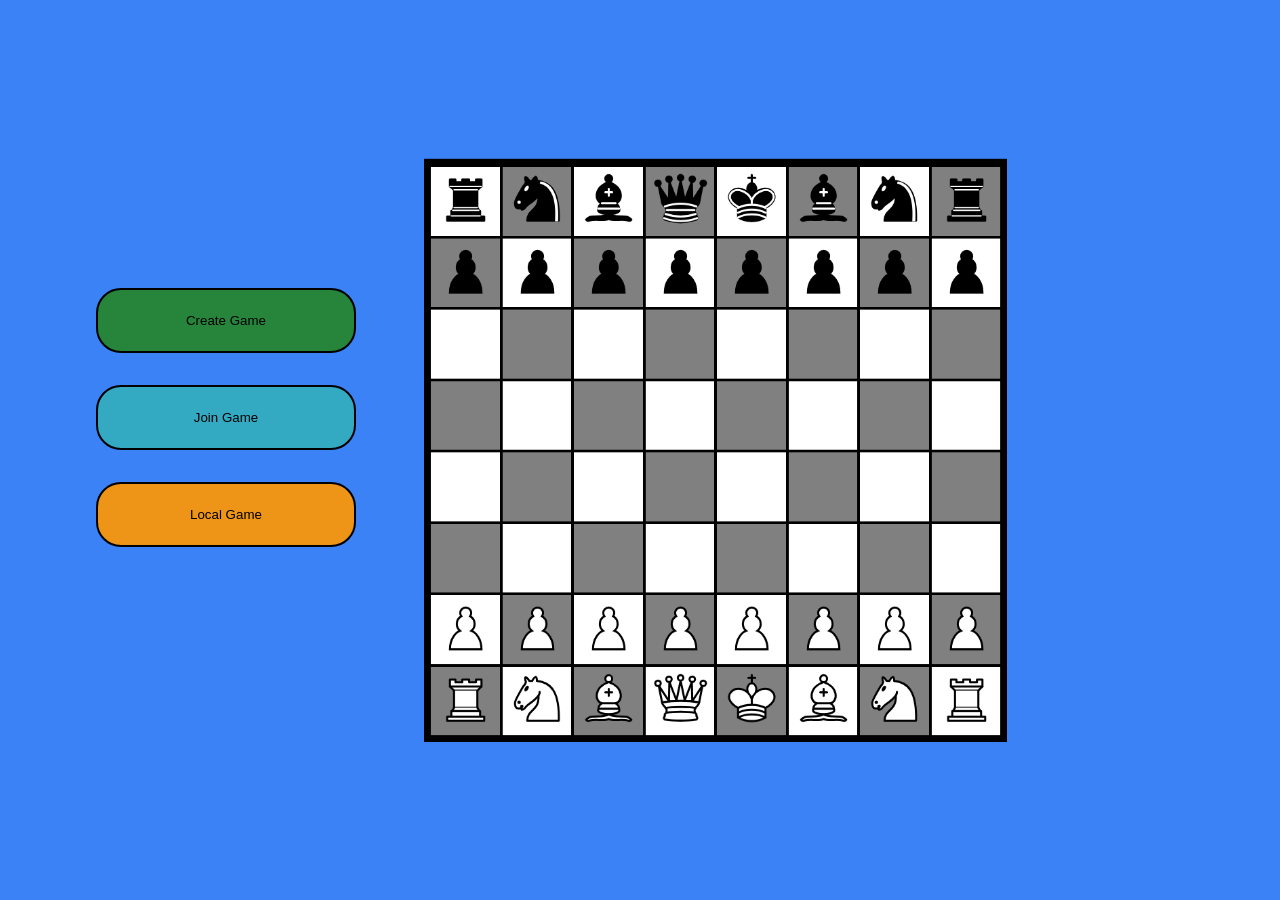
==== templates/index.html @ 2934b8bc "landing-page with create + local game button" ====
<!DOCTYPE html>
<html lang="en">
<head>
    <meta charset="UTF-8">
    <meta name="viewport" content="width=device-width, initial-scale=1.0">
    <title>Schach</title>
    <link rel="stylesheet" href="../static/index.css">
</head>
<body>
    <div class="container">
        <div class="buttons">
            <button class="new-game" id="create" onclick="window.location.href = '/new/w'">Create Game</button>
            <button class="join-game" id="join" onclick="join()">Join Game</button>
            <button class="local-game" id="local" onclick="window.location.href = '/new/w-b'">Local Game</button>
        </div>
        <div class="preview">
            <img class="chessboard" src="../static/images/chessboard.png" alt="">
        </div>
    </div>
</body>
<script>




</script>
</html>
---- static/index.css ----
:root{
  --main-bg-color: #3b82f6;
  --main-bg-color-transparent: #2563ebe9;

  --bg-primary: #0a0e27;
  --bg-secondary: #0f1437;

  --text-primary: #f8fafc;


  --button-create-game: #26843b;
  --button-join-game: #34aac2;
  --button-local-game: #ee9416;
}

body{
  background-color: var(--main-bg-color);
  color: var(--text-primary);
}

.container{
    position: fixed;
    height:80%;
    aspect-ratio: 2/1;
    left: 5%;
    top: 10%;
}

.buttons {
    position: relative;
    height:90%;
    aspect-ratio: 1/2;
    top:5%;
    left:0%;
}


button{
    width: 80%;
    height: 10%;
    border-radius: 25px;
    border:2px solid black;
}

button:hover{
    transform: scale(1.1);
    border-left:-5px solid black;
    border-bottom: -5px solid black;
    cursor: pointer;
}

.new-game{
    position:absolute;
    top: 25%;
    left:10%;
    background-color: var(--button-create-game) ;
}

.join-game{
    position:absolute;
    top: 40%;
    left:10%;
    background-color: var(--button-join-game) ;
}

.local-game{
    position:absolute;
    top: 55%;
    left:10%;
    background-color: var(--button-local-game) ;
}


.chessboard {
    position:absolute;
    height: 90%;
    aspect-ratio: 1/1;
    top:5%;
}

.preview {
    position: relative;
    top:-85%;
    width: 70%;
    height: 90%;
    left:25%
}
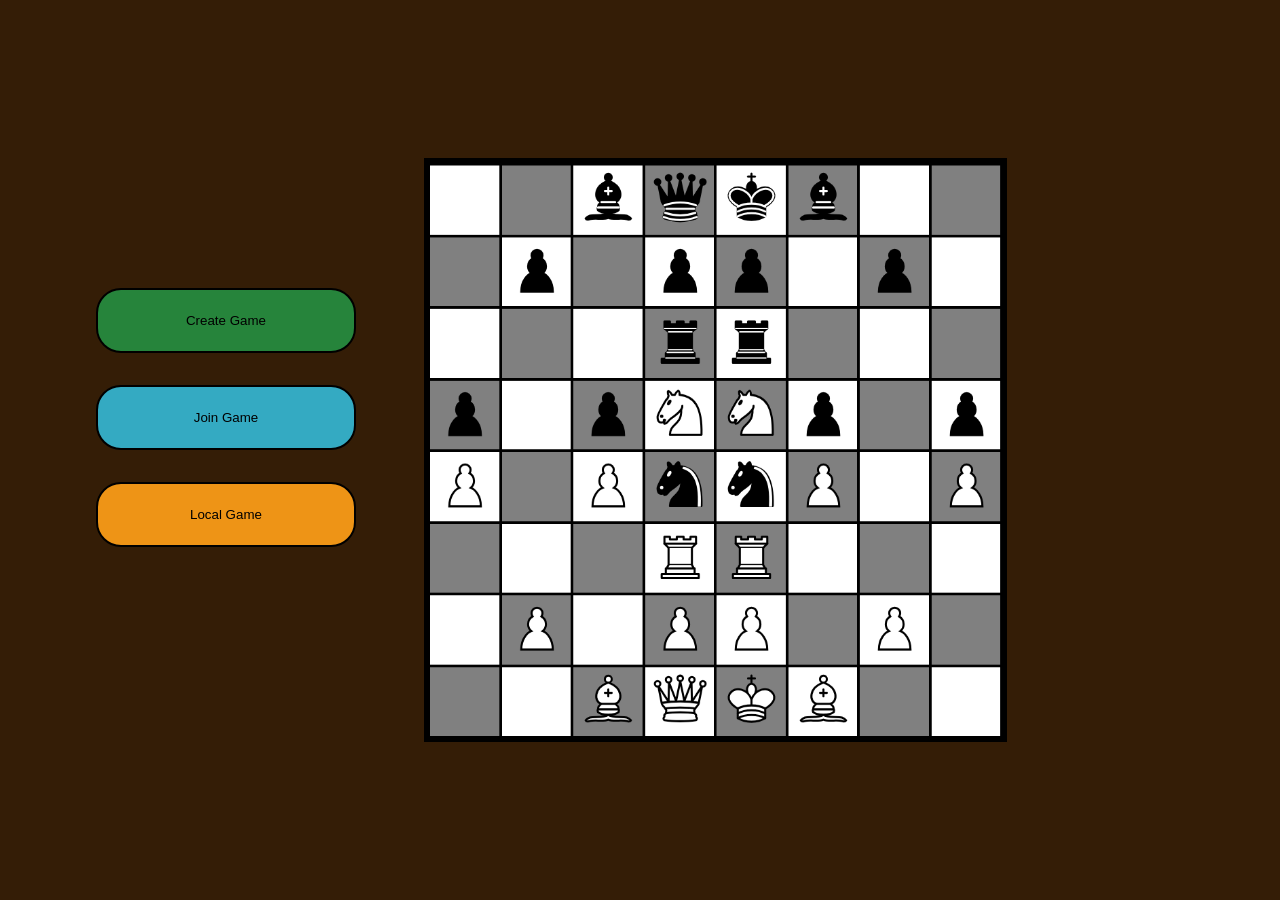
==== commit db9344bd: "added join game functionallity" ====
--- a/templates/index.html
+++ b/templates/index.html
@@ -10,16 +10,44 @@
     <div class="container">
         <div class="buttons">
             <button class="new-game" id="create" onclick="window.location.href = '/new/w'">Create Game</button>
-            <button class="join-game" id="join" onclick="join()">Join Game</button>
+            <button class="join-game" id="join" onclick="show_available()">Join Game</button>
             <button class="local-game" id="local" onclick="window.location.href = '/new/w-b'">Local Game</button>
         </div>
-        <div class="preview">
-            <img class="chessboard" src="../static/images/chessboard.png" alt="">
+        <div class="available-games hidden" id="available-games">
+            <table id="button-area">
+                
+            </table>
+        </div>
+        <div class="preview" id="chessboard">
+            <img class="chessboard" src="../static/images/chessboard2.png" alt="">
         </div>
     </div>
 </body>
 <script>
 
+    async function show_available(){
+        document.getElementById("chessboard").classList.toggle("move-over");
+        document.getElementById("available-games").classList.toggle("hidden");
+        const games_list = document.getElementById("button-area");
+
+        const response = await fetch('/available_games', {
+            method: 'GET',
+            headers: {
+                'Content-Type': 'application/json'
+            }
+        });
+
+        games_list.innerHTML = "";
+        const json = await response.json();
+        console.log(json)
+        json.forEach(element => {
+           games_list.innerHTML += `<tr><td><button class="join-button" onclick="join('${element}')">${element}</button></td></tr>`;
+        });
+    }
+
+    function join(id){
+        window.location.href = `/${id}/b`
+    }
 
 
 
--- a/static/index.css
+++ b/static/index.css
@@ -1,5 +1,5 @@
 :root{
-  --main-bg-color: #3b82f6;
+  --main-bg-color: #341d06;
   --main-bg-color-transparent: #2563ebe9;
 
   --bg-primary: #0a0e27;
@@ -33,7 +33,6 @@
     top:5%;
     left:0%;
 }
-
 
 button{
     width: 80%;
@@ -70,12 +69,12 @@
     background-color: var(--button-local-game) ;
 }
 
-
 .chessboard {
     position:absolute;
     height: 90%;
     aspect-ratio: 1/1;
     top:5%;
+    z-index: 2000;
 }
 
 .preview {
@@ -83,5 +82,54 @@
     top:-85%;
     width: 70%;
     height: 90%;
-    left:25%
+    left:25%;
+    transition: transform 0.4s ease;
+}
+
+.preview.move-over{
+    transform: translate(30%);
+}
+
+.available-games {
+    position: absolute;
+    top:10%;
+    left:25%;
+    width: 20%;
+    aspect-ratio: 1/2;
+    overflow-y: auto;
+    overflow-x:hidden;
+    transition: transform 0.4s ease-in-out, opacity 0.2s ease;
+    z-index: 100;
+    border:1px solid rgb(105, 93, 71);
+}
+
+
+.available-games table{
+    width: 100%;
+    border-collapse: collapse;
+    table-layout: fixed;
+}
+
+.available-games tr{
+    height: 20%;
+}
+
+.available-games td{
+    width: 100%;
+    padding: 0;
+}
+
+.join-button{
+    position: relative;
+    height: 100%;
+    width: 80%;
+    left: 10%;
+    margin-bottom:5%;
+    padding: 5%;
+    background-color: var(--button-join-game);
+}
+
+.hidden {
+    transform: scale(0);
+    opacity: 0;
 }
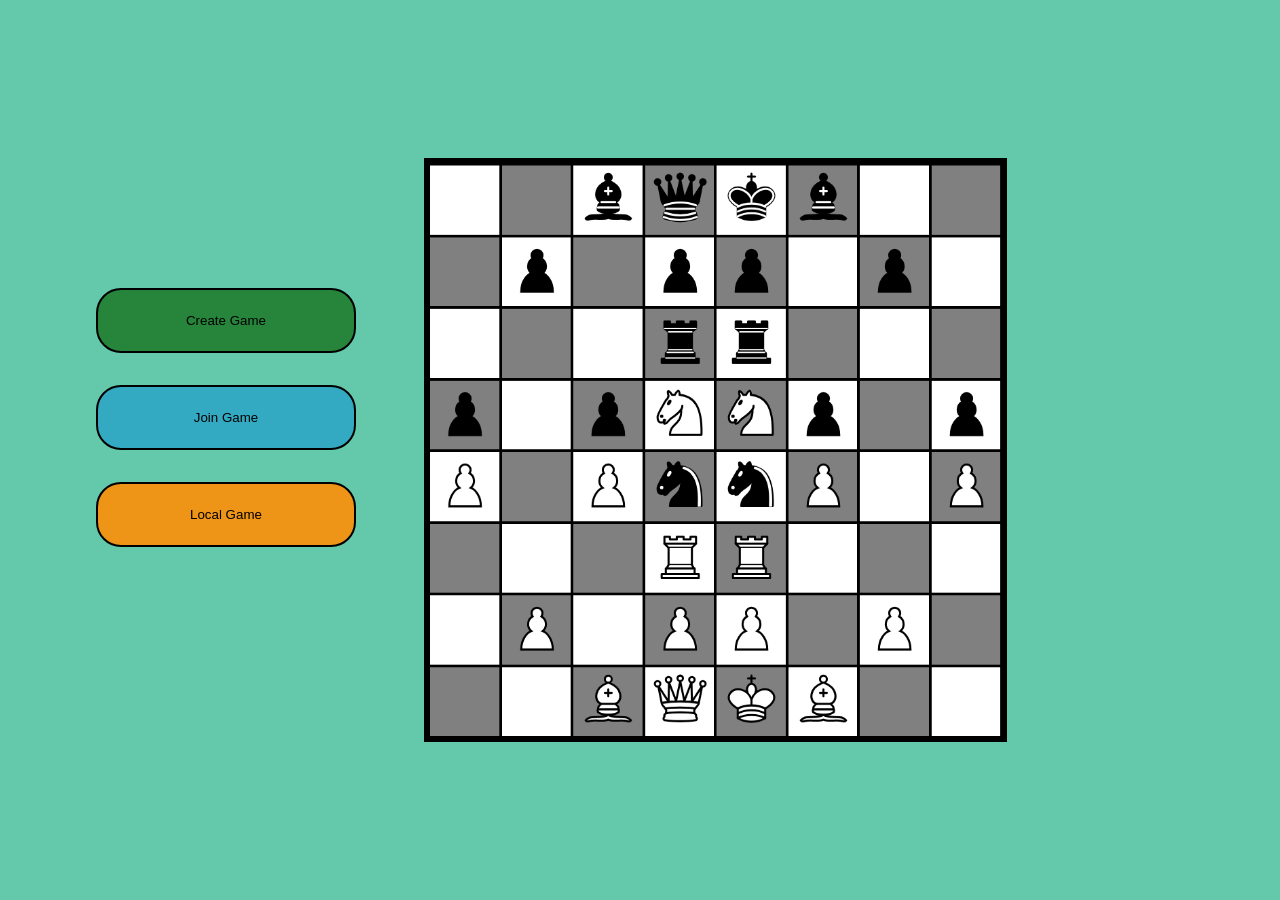
==== commit 509bc41c: "Game-Names + self-deleting-games after 30minutes without players" ====
--- a/templates/index.html
+++ b/templates/index.html
@@ -9,9 +9,9 @@
 <body>
     <div class="container">
         <div class="buttons">
-            <button class="new-game" id="create" onclick="window.location.href = '/new/w'">Create Game</button>
-            <button class="join-game" id="join" onclick="show_available()">Join Game</button>
-            <button class="local-game" id="local" onclick="window.location.href = '/new/w-b'">Local Game</button>
+            <button class="new-game" id="create" >Create Game</button>
+            <button class="join-game" id="join" >Join Game</button>
+            <button class="local-game" id="local" onclick="create('w-b')">Local Game</button>
         </div>
         <div class="available-games hidden" id="available-games">
             <table id="button-area">
@@ -22,8 +22,24 @@
             <img class="chessboard" src="../static/images/chessboard2.png" alt="">
         </div>
     </div>
+    <div class="create_game_form hidden" id="create_game_form">
+        <form method="GET" action="/create-game">
+            <label for="game-name">Name:</label>
+            <input type="text" id="game-name" name="name" value="Game-Name"><br>
+            <p>What player do you want to be?</p>
+            <input type="radio" id="white" name="player" value="White" checked>
+            <label for="white">White</label>
+            <input type="radio" id="black" name="player" value="Black">
+            <label for="black">Black</label><br><br>
+            <input type="submit" value="Submit">
+        </form>
+    </div>
 </body>
 <script>
+
+    const create_button = document.getElementById("create");
+    const join_button = document.getElementById("join");
+    const create_form = document.getElementById("create_game_form")
 
     async function show_available(){
         document.getElementById("chessboard").classList.toggle("move-over");
@@ -41,7 +57,7 @@
         const json = await response.json();
         console.log(json)
         json.forEach(element => {
-           games_list.innerHTML += `<tr><td><button class="join-button" onclick="join('${element}')">${element}</button></td></tr>`;
+           games_list.innerHTML += `<tr><td><button class="join-button" onclick="join('${element.id}')">${element.name}</button></td></tr>`;
         });
     }
 
@@ -49,6 +65,42 @@
         window.location.href = `/${id}/b`
     }
 
+    function create(mode){
+        fetch(`/new/${mode}`, {
+            method: 'POST',
+            headers: {
+                'Content-Type': 'application/json'
+            },
+            body:JSON.stringify({'name':"Local-Game"})
+        }).then(res => res.json())
+        .then(data => {
+            window.location.href = data.redirect;
+        });
+    }
+
+    function show_create(){
+        create_form.classList.toggle("hidden");
+    }
+
+    create_button.addEventListener("click",function(event){
+        event.stopPropagation();
+        show_create();
+    });
+
+    join_button.addEventListener("click",function(event){
+        event.stopPropagation();
+        show_available();
+    });
+
+    create_form.addEventListener("click",function(event){
+        event.stopPropagation();
+    });
+
+    document.addEventListener("click",function(){
+        document.getElementById("create_game_form").classList.add("hidden");
+        document.getElementById("chessboard").classList.remove("move-over");
+        document.getElementById("available-games").classList.add("hidden");
+    });
 
 
 </script>
--- a/static/index.css
+++ b/static/index.css
@@ -1,5 +1,5 @@
 :root{
-  --main-bg-color: #341d06;
+  --main-bg-color: rgb(100,201,171);
   --main-bg-color-transparent: #2563ebe9;
 
   --bg-primary: #0a0e27;
@@ -20,7 +20,7 @@
 
 .container{
     position: fixed;
-    height:80%;
+    height: 80%;
     aspect-ratio: 2/1;
     left: 5%;
     top: 10%;
@@ -132,4 +132,27 @@
 .hidden {
     transform: scale(0);
     opacity: 0;
+}
+
+
+.create_game_form {
+    display: flex;
+    position: fixed;
+    align-items: center;
+    justify-content: center;
+    backdrop-filter: blur(10px);
+    color: black;
+    width: 40%;
+    aspect-ratio: 1/0.5;
+    top: 27.5%;
+    left: 21.5%;
+    z-index: 2000;
+    background-color: rgb(100,201,171,0.6);
+    border: 3px solid gold;
+}
+
+.create_game_form form input{
+    color: white;
+    border-radius: 5px;
+    background-color: gray;
 }
